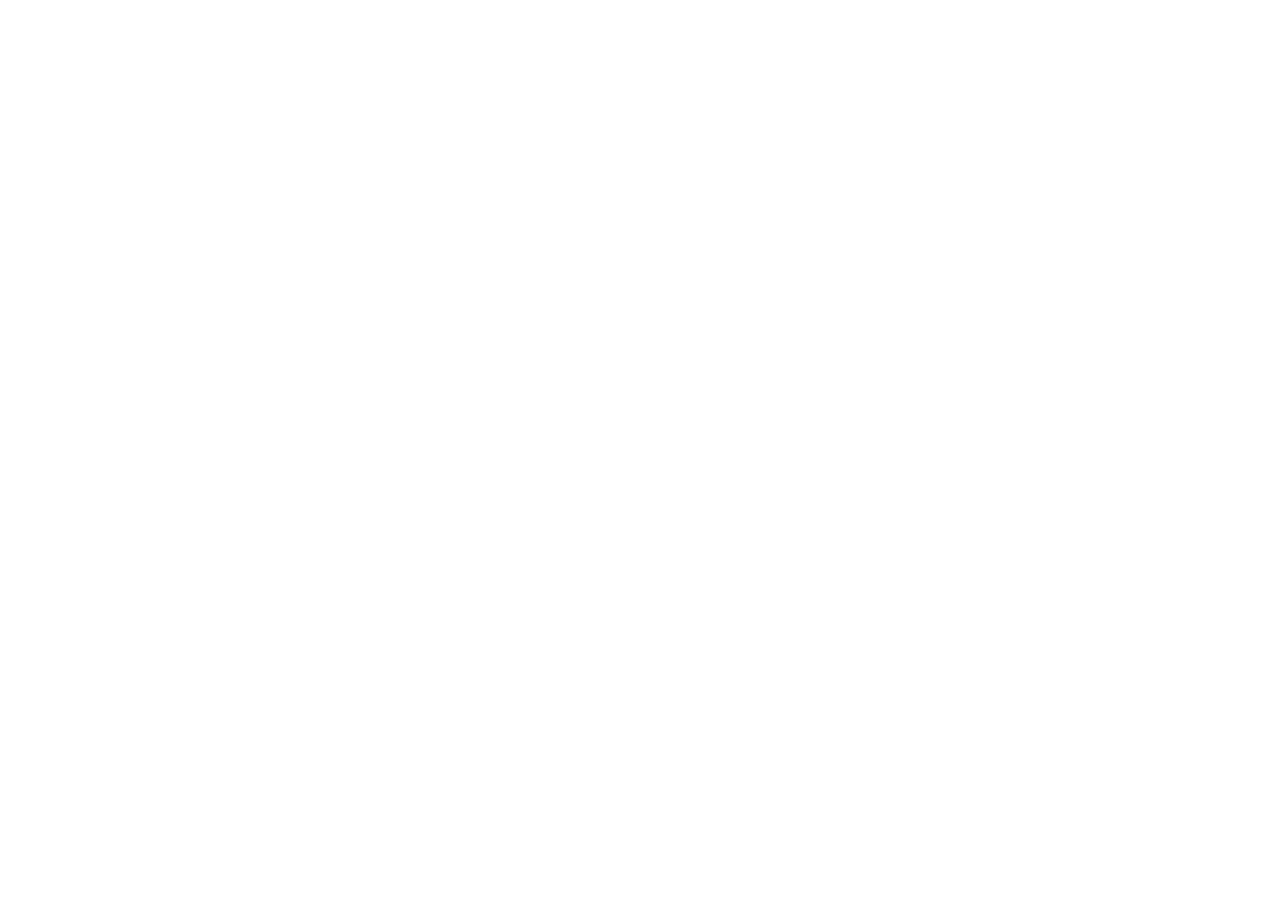
==== HTML-CSS/07-LandingPagePatinsAnimada/index.html @ ab63896e "style: add page reset and font and color variables" ====
<!DOCTYPE html>
<html lang="pt-br">
<head>
  <meta charset="UTF-8">
  <meta name="viewport" content="width=device-width, initial-scale=1.0">
  <link rel="preconnect" href="https://fonts.googleapis.com">
  <link rel="preconnect" href="https://fonts.gstatic.com" crossorigin>
  <title>Snitap - Patins</title>
  <link rel="stylesheet" href="styles/index.css">
  <link href="https://fonts.googleapis.com/css2?family=Inter:ital,opsz,wght@0,14..32,100..900;1,14..32,100..900&family=Montserrat:ital,wght@0,100..900;1,100..900&family=Syne:wght@400..800&display=swap" rel="stylesheet">
</head>
<body>
  
</body>
</html>
---- HTML-CSS/07-LandingPagePatinsAnimada/styles/index.css ----
@import url(global.css);
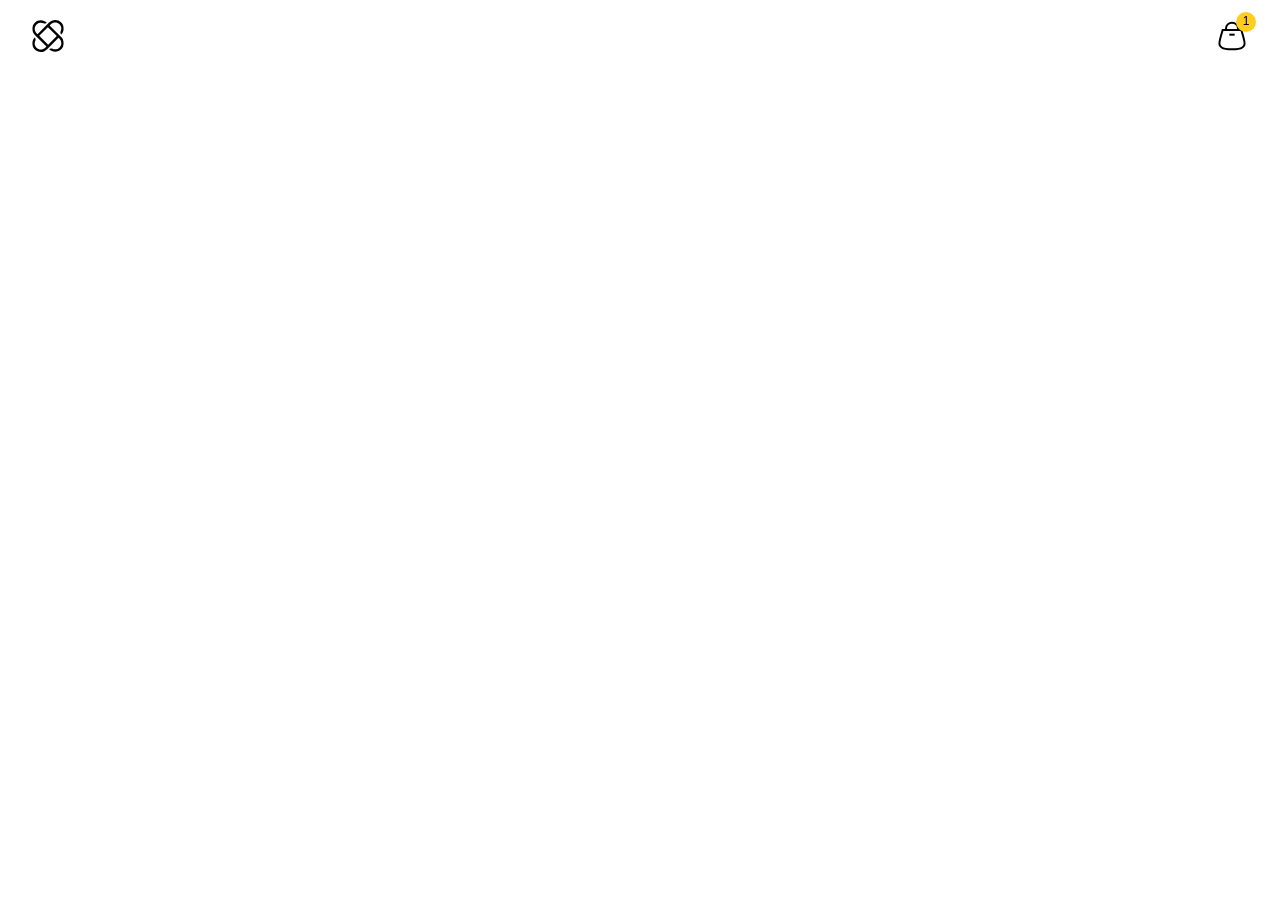
==== commit b7911510: "feat: implement hero section" ====
--- a/HTML-CSS/07-LandingPagePatinsAnimada/index.html
+++ b/HTML-CSS/07-LandingPagePatinsAnimada/index.html
@@ -10,6 +10,14 @@
   <link href="https://fonts.googleapis.com/css2?family=Inter:ital,opsz,wght@0,14..32,100..900;1,14..32,100..900&family=Montserrat:ital,wght@0,100..900;1,100..900&family=Syne:wght@400..800&display=swap" rel="stylesheet">
 </head>
 <body>
-  
+  <header>
+    <a href=""><img src="assets/Logo.svg" alt="Logo da marca snitap"></a>
+    
+    <a href="">
+      <img src="assets/icons/shopping-bag-01.svg" alt="">
+      <span>1</span>
+    </a>
+    
+  </header>
 </body>
 </html>
--- a/HTML-CSS/07-LandingPagePatinsAnimada/styles/index.css
+++ b/HTML-CSS/07-LandingPagePatinsAnimada/styles/index.css
@@ -1 +1,2 @@
-@import url(global.css);+@import url(global.css);
+@import url(header.css);
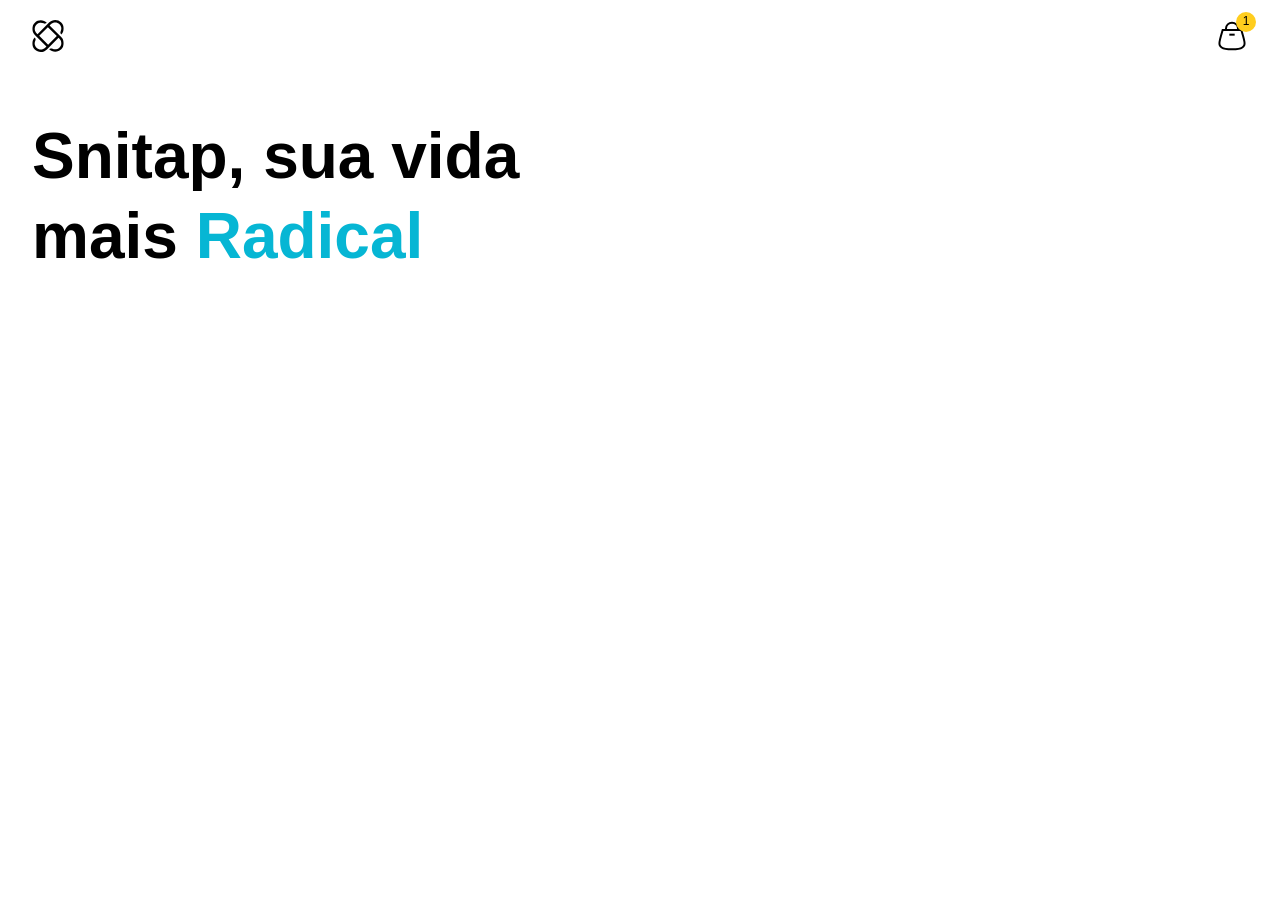
==== commit 9efac8f5: "feat: add h1 and animation" ====
--- a/HTML-CSS/07-LandingPagePatinsAnimada/index.html
+++ b/HTML-CSS/07-LandingPagePatinsAnimada/index.html
@@ -19,5 +19,16 @@
     </a>
     
   </header>
+
+  <section class="hero">
+    <h1>Snitap, sua vida mais 
+      <div>
+        <span>Radical</span>
+        <span>Divertida</span>
+        <span>Saudável</span>
+        <span>Radical</span>
+      </div>
+    </h1>
+  </section>
 </body>
 </html>
--- a/HTML-CSS/07-LandingPagePatinsAnimada/styles/index.css
+++ b/HTML-CSS/07-LandingPagePatinsAnimada/styles/index.css
@@ -1,2 +1,3 @@
 @import url(global.css);
-@import url(header.css);+@import url(header.css);
+@import url(hero.css);
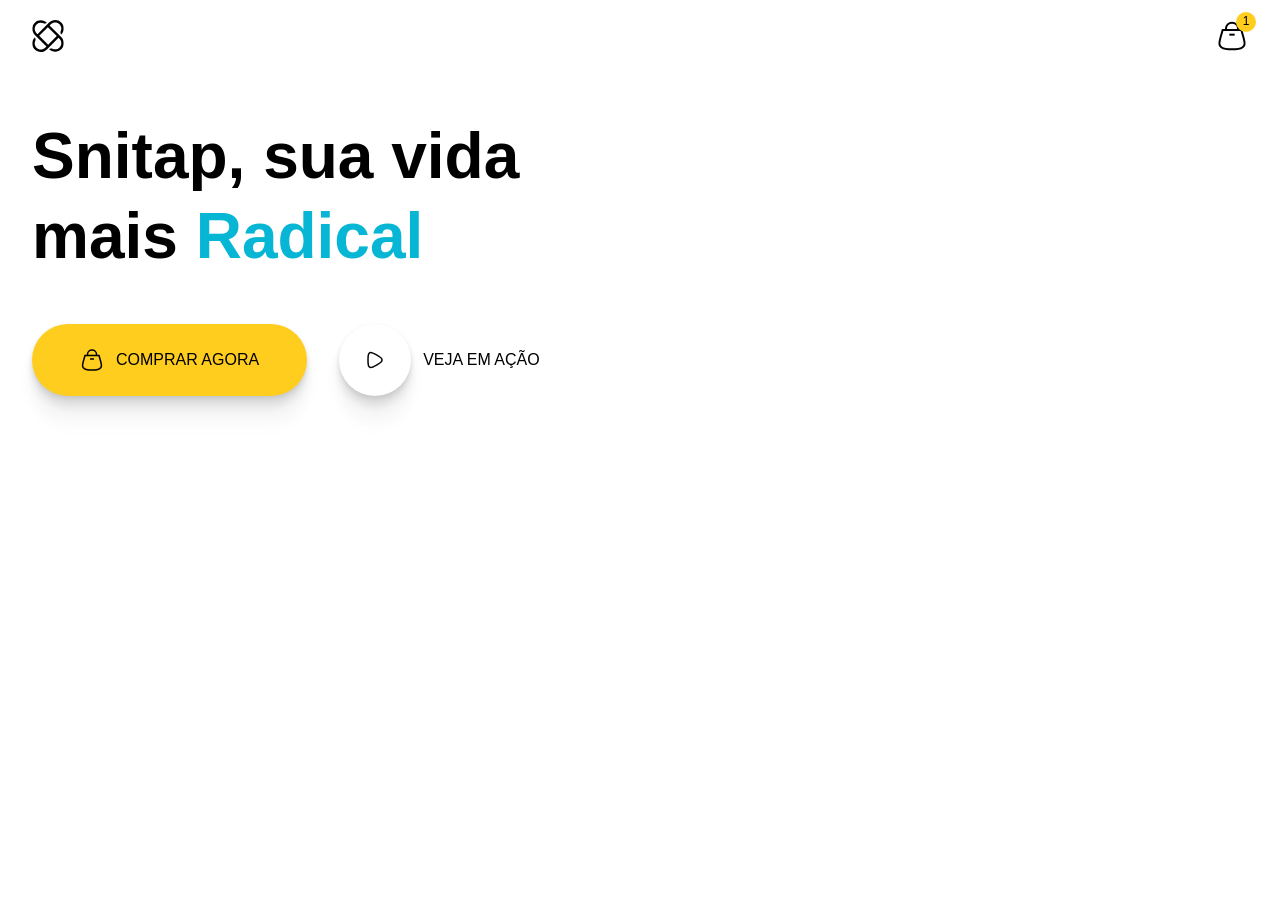
==== commit a7bdccb9: "feat: implement buttons hero" ====
--- a/HTML-CSS/07-LandingPagePatinsAnimada/index.html
+++ b/HTML-CSS/07-LandingPagePatinsAnimada/index.html
@@ -21,14 +21,27 @@
   </header>
 
   <section class="hero">
-    <h1>Snitap, sua vida mais 
-      <div>
-        <span>Radical</span>
-        <span>Divertida</span>
-        <span>Saudável</span>
-        <span>Radical</span>
+    <div>
+      <h1>Snitap, sua vida mais
+        <div>
+          <span>Radical</span>
+          <span>Divertida</span>
+          <span>Saudável</span>
+          <span>Radical</span>
+        </div>
+      </h1>
+
+      <div class="buttons">
+        <a href="#" class="button buy shadow"><img src="assets/icons/shopping-bag-01.svg" alt="">COMPRAR AGORA</a>
+
+        <a href="#" class="button play">
+          <span class="shadow">
+            <img src="assets/icons/play.svg" alt="">
+          </span>
+          VEJA EM AÇÃO</a>
+
       </div>
-    </h1>
+    </div>
   </section>
 </body>
 </html>
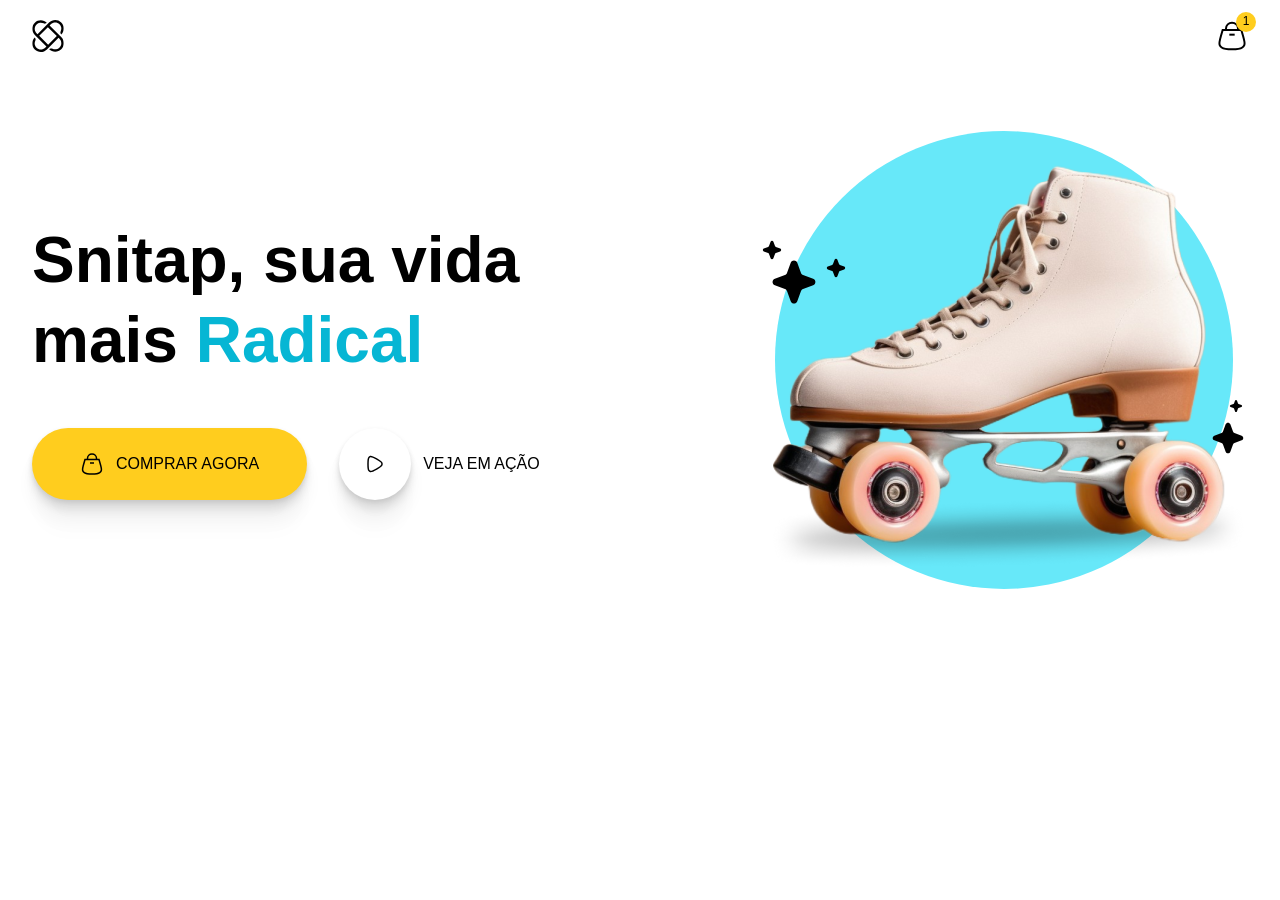
==== commit 178407dd: "feat: animation hero img" ====
--- a/HTML-CSS/07-LandingPagePatinsAnimada/index.html
+++ b/HTML-CSS/07-LandingPagePatinsAnimada/index.html
@@ -42,6 +42,16 @@
 
       </div>
     </div>
+
+    <div>
+      <div class="content">
+        <img src="assets/Ellipse.svg"
+         alt="">
+         <img src="assets/patins-image.png" alt="">
+         <img src="assets/Stars 1.svg" alt="">
+         <img src="assets/Stars 2.svg" alt="">
+      </div>
+    </div>
   </section>
 </body>
 </html>
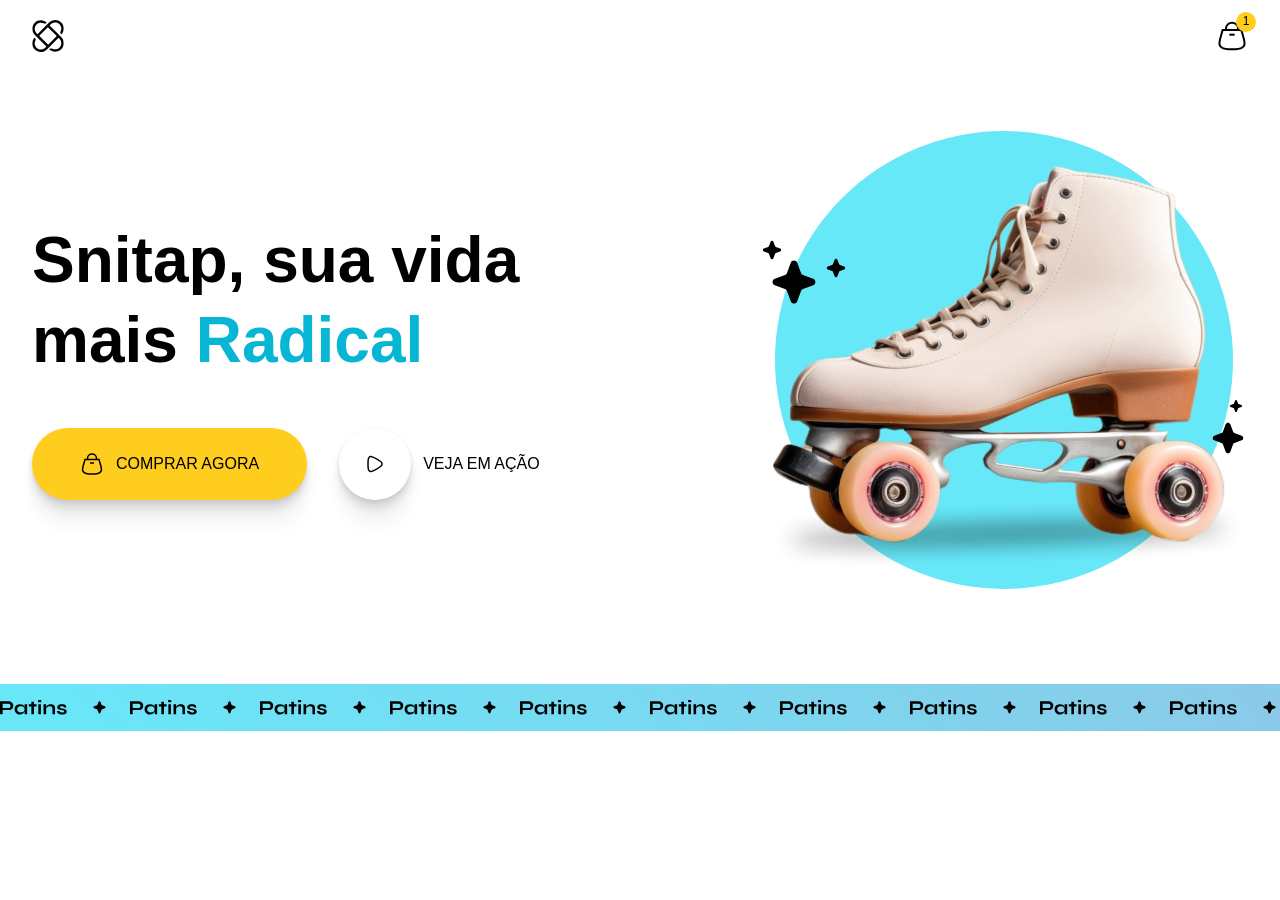
==== commit 80c94d86: "feat: banner animation" ====
--- a/HTML-CSS/07-LandingPagePatinsAnimada/index.html
+++ b/HTML-CSS/07-LandingPagePatinsAnimada/index.html
@@ -53,5 +53,28 @@
       </div>
     </div>
   </section>
+  <section class="banner">
+    <div class="scroller bg-gradient">
+      <div class="rolling">
+        <img src="assets/banner.svg" alt="">
+        <img src="assets/banner.svg" alt="">
+        <img src="assets/banner.svg" alt="">
+        <img src="assets/banner.svg" alt="">
+        <img src="assets/banner.svg" alt="">
+        <img src="assets/banner.svg" alt="">
+        <img src="assets/banner.svg" alt="">
+        <img src="assets/banner.svg" alt="">
+        <img src="assets/banner.svg" alt="">
+        <img src="assets/banner.svg" alt="">
+        <img src="assets/banner.svg" alt="">
+        <img src="assets/banner.svg" alt="">
+        <img src="assets/banner.svg" alt="">
+        <img src="assets/banner.svg" alt="">
+        <img src="assets/banner.svg" alt="">
+        <img src="assets/banner.svg" alt="">
+      </div>
+    </div>
+
+  </section>
 </body>
 </html>
--- a/HTML-CSS/07-LandingPagePatinsAnimada/styles/index.css
+++ b/HTML-CSS/07-LandingPagePatinsAnimada/styles/index.css
@@ -1,3 +1,4 @@
 @import url(global.css);
 @import url(header.css);
-@import url(hero.css);+@import url(hero.css);
+@import url(banner.css);
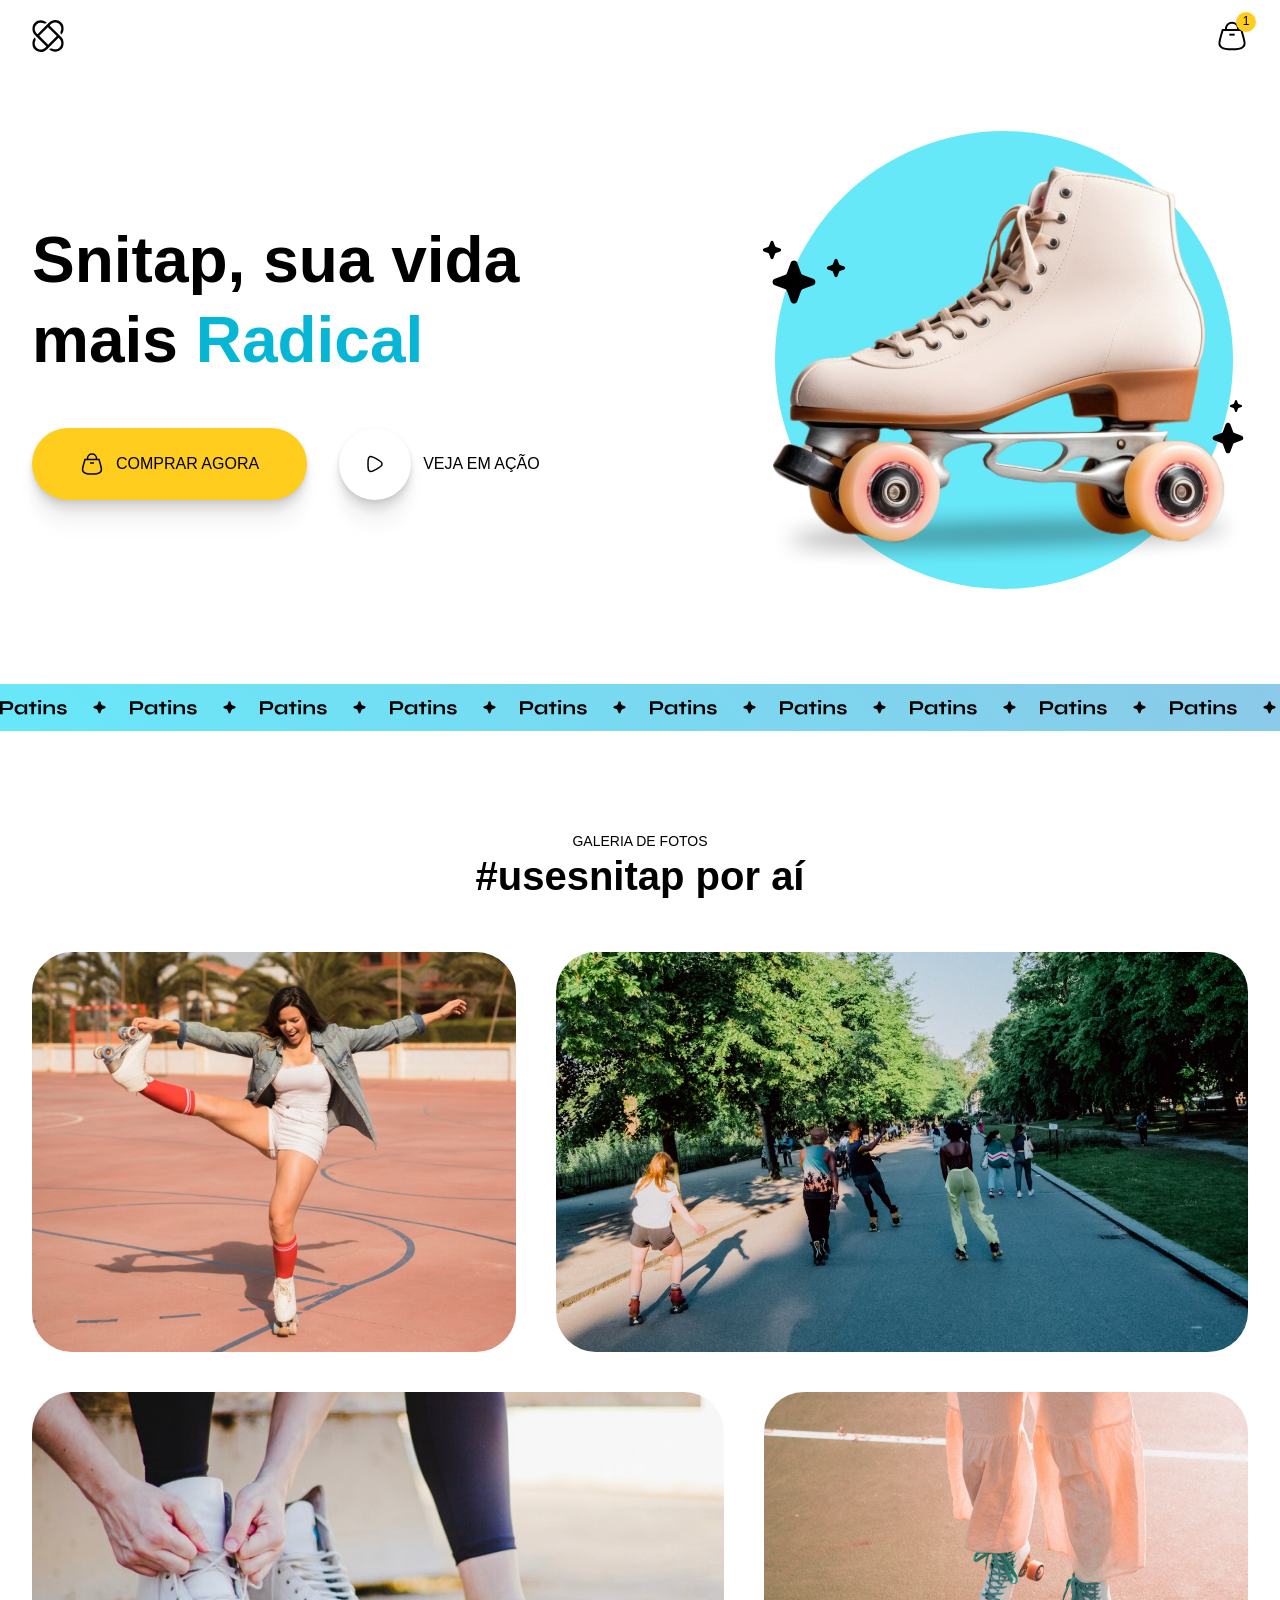
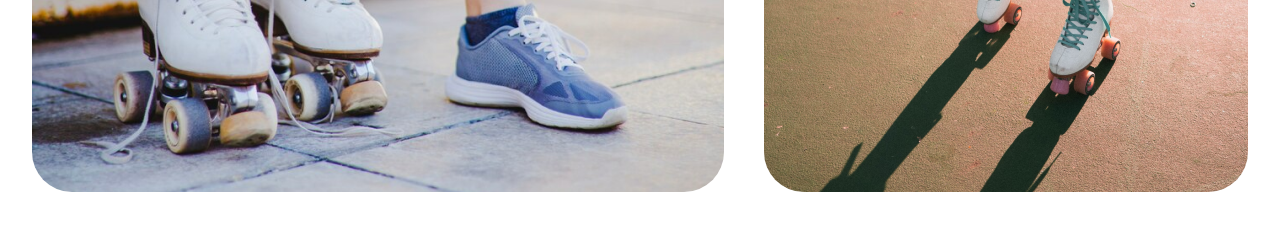
==== commit 67db7916: "feat: gallery animation" ====
--- a/HTML-CSS/07-LandingPagePatinsAnimada/index.html
+++ b/HTML-CSS/07-LandingPagePatinsAnimada/index.html
@@ -76,5 +76,44 @@
     </div>
 
   </section>
+  <section class="galery">
+    <header>
+      <span>GALERIA DE FOTOS</span>
+      <h2>#usesnitap por aí</h2>
+    </header>
+    <div class="content">
+      <figure>
+        <img src="assets/images/img01.png" alt="">
+        <figcaption>
+          <img src="assets/insta pic.svg" alt="">
+          <span>@laviniapereira</span>
+        </figcaption>
+      </figure>
+
+      <figure data-delay>
+        <img src="assets/images/img02.png" alt="">
+        <figcaption>
+          <img src="assets/insta pic.svg" alt="">
+          <span>@laviniapereira</span>
+        </figcaption>
+      </figure>
+
+      <figure>
+        <img src="assets/images/img3.png" alt="">
+        <figcaption>
+          <img src="assets/insta pic.svg" alt="">
+          <span>@laviniapereira</span>
+        </figcaption>
+      </figure>
+
+      <figure data-delay>
+        <img src="assets/images/img4.png" alt="">
+        <figcaption>
+          <img src="assets/insta pic.svg" alt="">
+          <span>@laviniapereira</span>
+        </figcaption>
+      </figure>
+    </div>
+  </section>
 </body>
 </html>
--- a/HTML-CSS/07-LandingPagePatinsAnimada/styles/index.css
+++ b/HTML-CSS/07-LandingPagePatinsAnimada/styles/index.css
@@ -1,4 +1,5 @@
 @import url(global.css);
 @import url(header.css);
 @import url(hero.css);
-@import url(banner.css);+@import url(banner.css);
+@import url(galery.css);
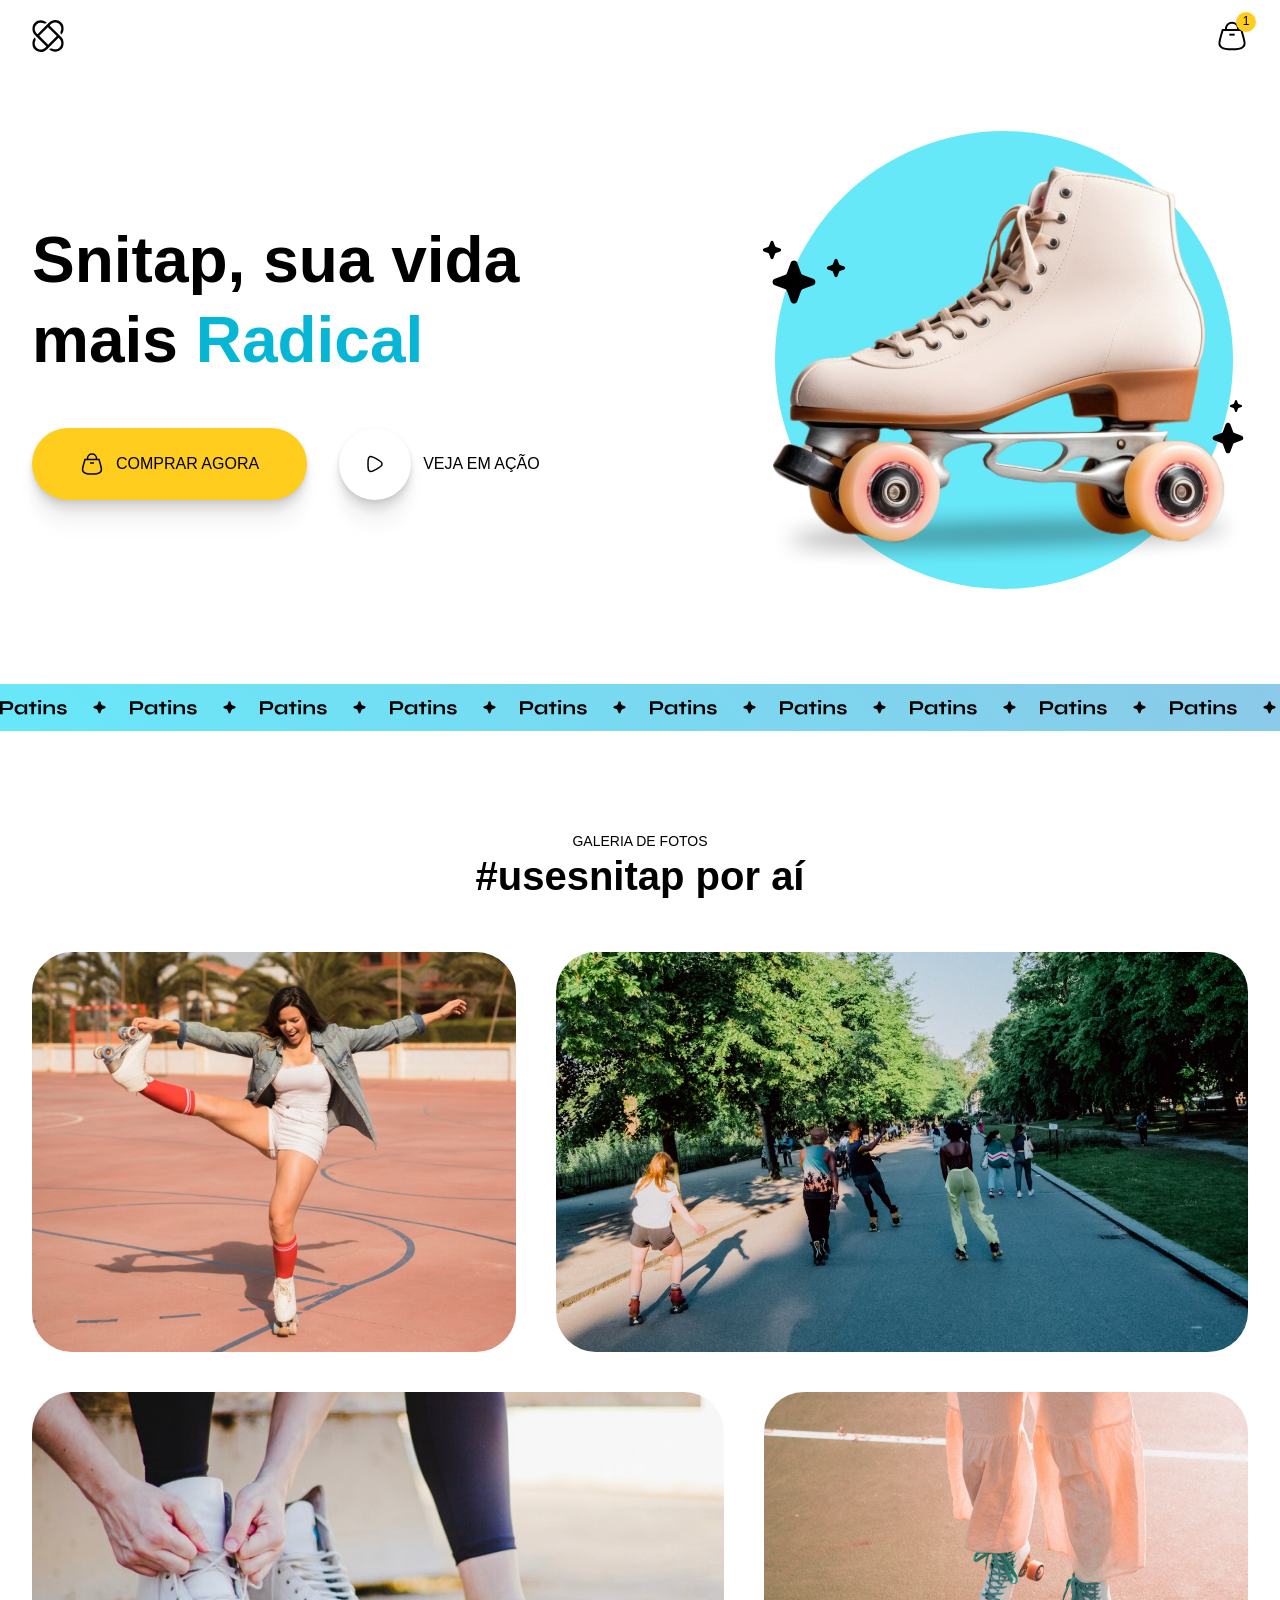
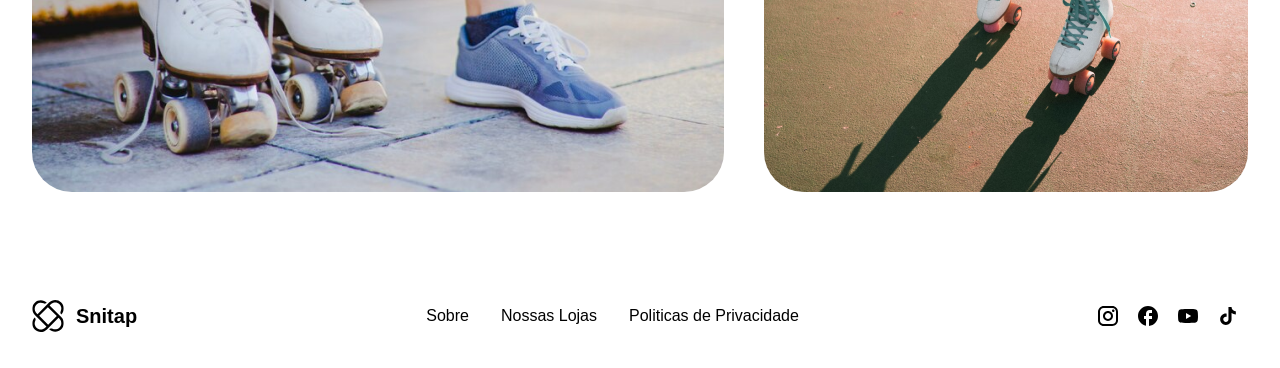
==== commit 14a1013f: "feat: footer + animation" ====
--- a/HTML-CSS/07-LandingPagePatinsAnimada/index.html
+++ b/HTML-CSS/07-LandingPagePatinsAnimada/index.html
@@ -115,5 +115,32 @@
       </figure>
     </div>
   </section>
+
+  <footer>
+    <div class="logo">
+      <img src="assets/Logo.svg" alt="">Snitap
+    </div>
+
+    <nav>
+      <a href="#">Sobre</a>
+      <a href="#">Nossas Lojas</a>
+      <a href="#">Politicas de Privacidade</a>
+    </nav>
+
+    <div class="social-links">
+      <a href="#" title="instagram">
+        <img src="assets/icons/mdi_instagram.svg" alt="">
+      </a>
+      <a href="#" title="facebook">
+        <img src="assets/icons/ic_baseline-facebook.svg" alt="">
+      </a>
+      <a href="#" title="youtube">
+        <img src="assets/icons/mdi_youtube.svg" alt="">
+      </a>
+      <a href="#" title="tiktok">
+        <img src="assets/icons/ic_baseline-tiktok.svg" alt="">
+      </a>
+    </div>
+  </footer>
 </body>
 </html>
--- a/HTML-CSS/07-LandingPagePatinsAnimada/styles/index.css
+++ b/HTML-CSS/07-LandingPagePatinsAnimada/styles/index.css
@@ -2,4 +2,5 @@
 @import url(header.css);
 @import url(hero.css);
 @import url(banner.css);
-@import url(galery.css);+@import url(galery.css);
+@import url(footer.css);
